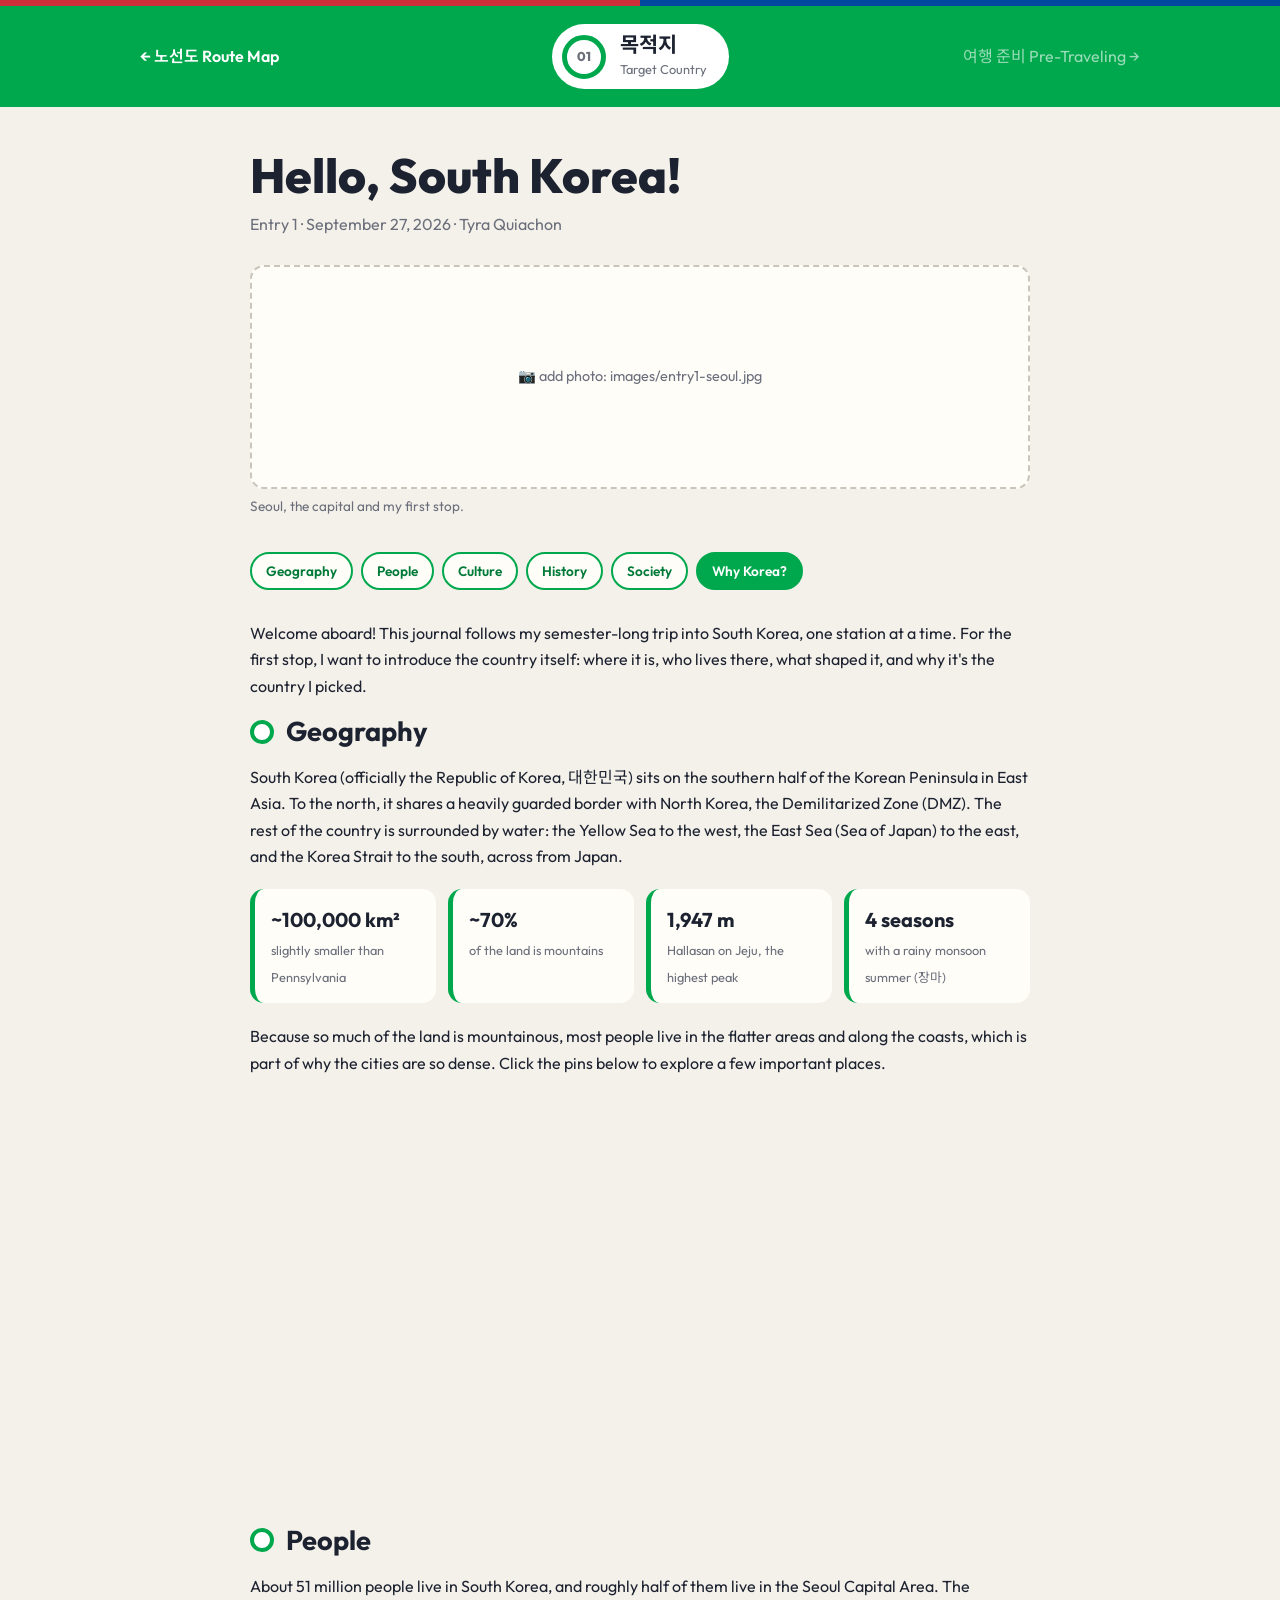
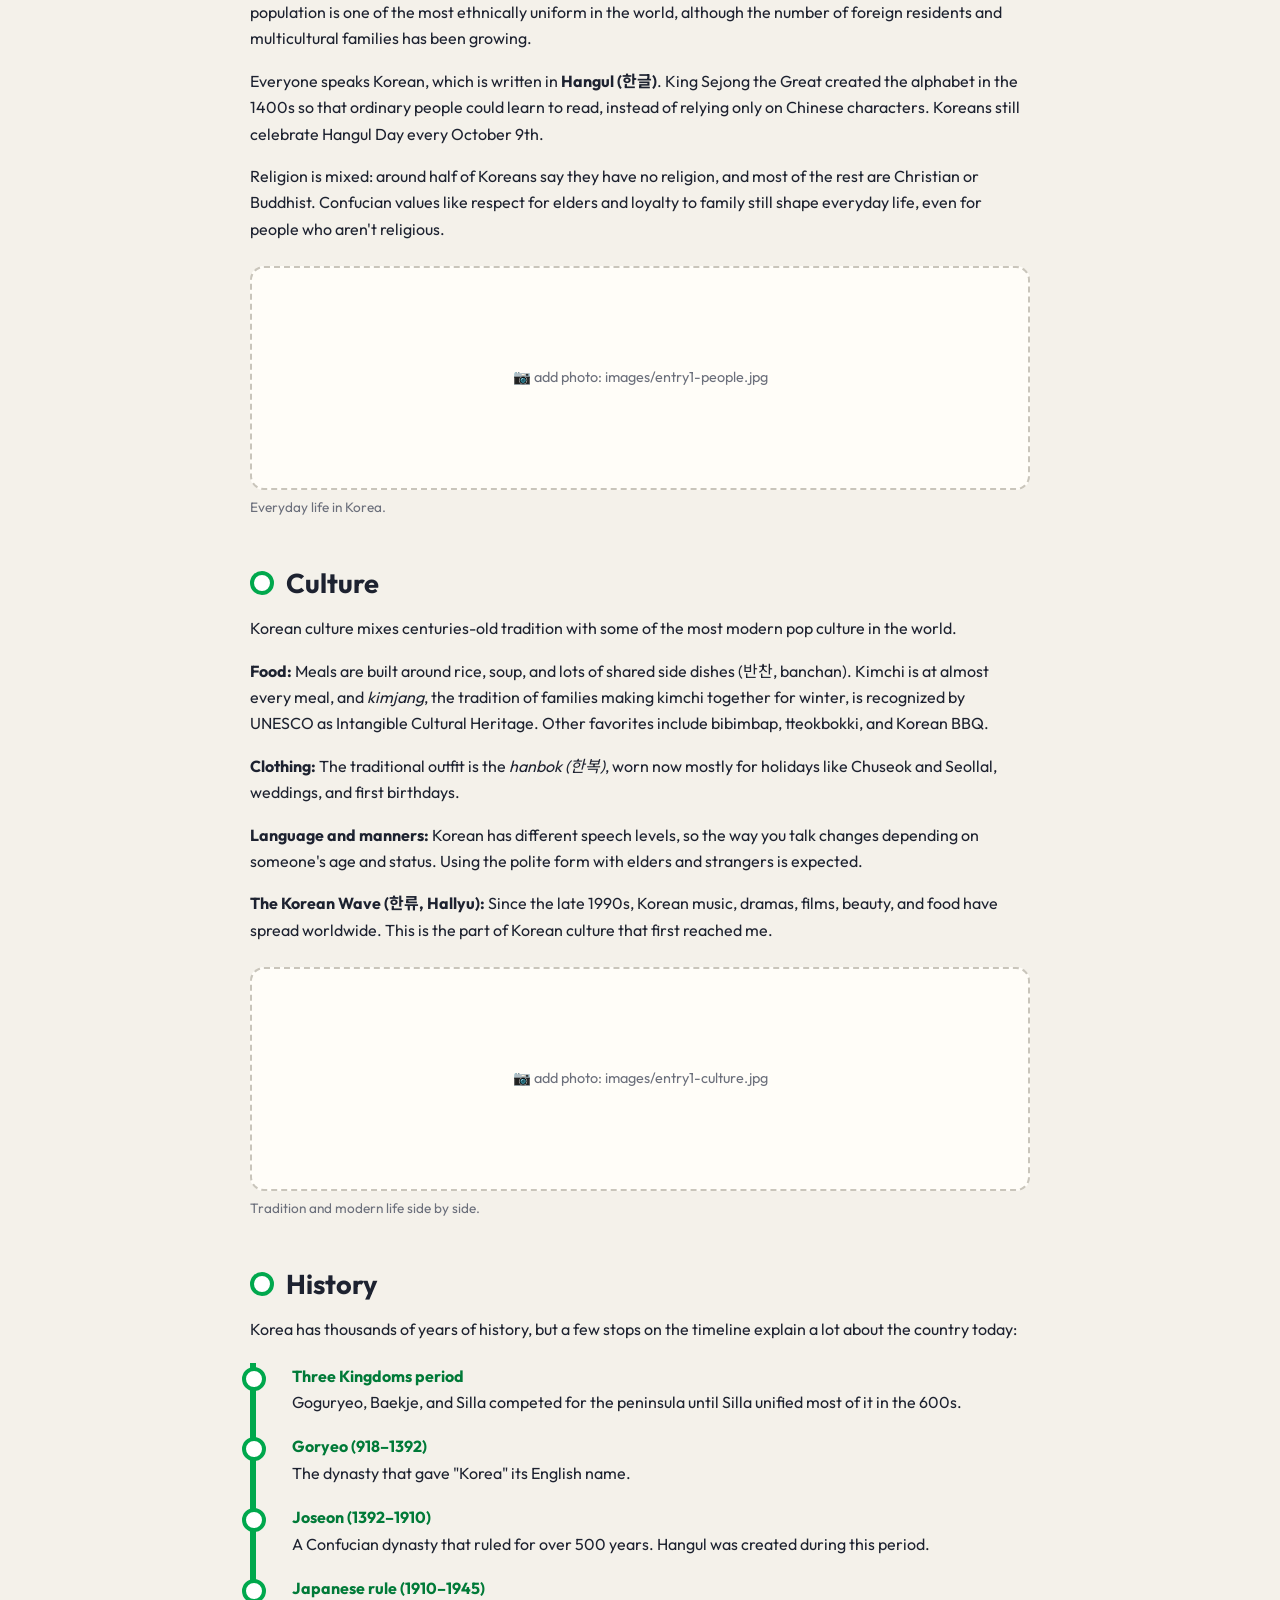
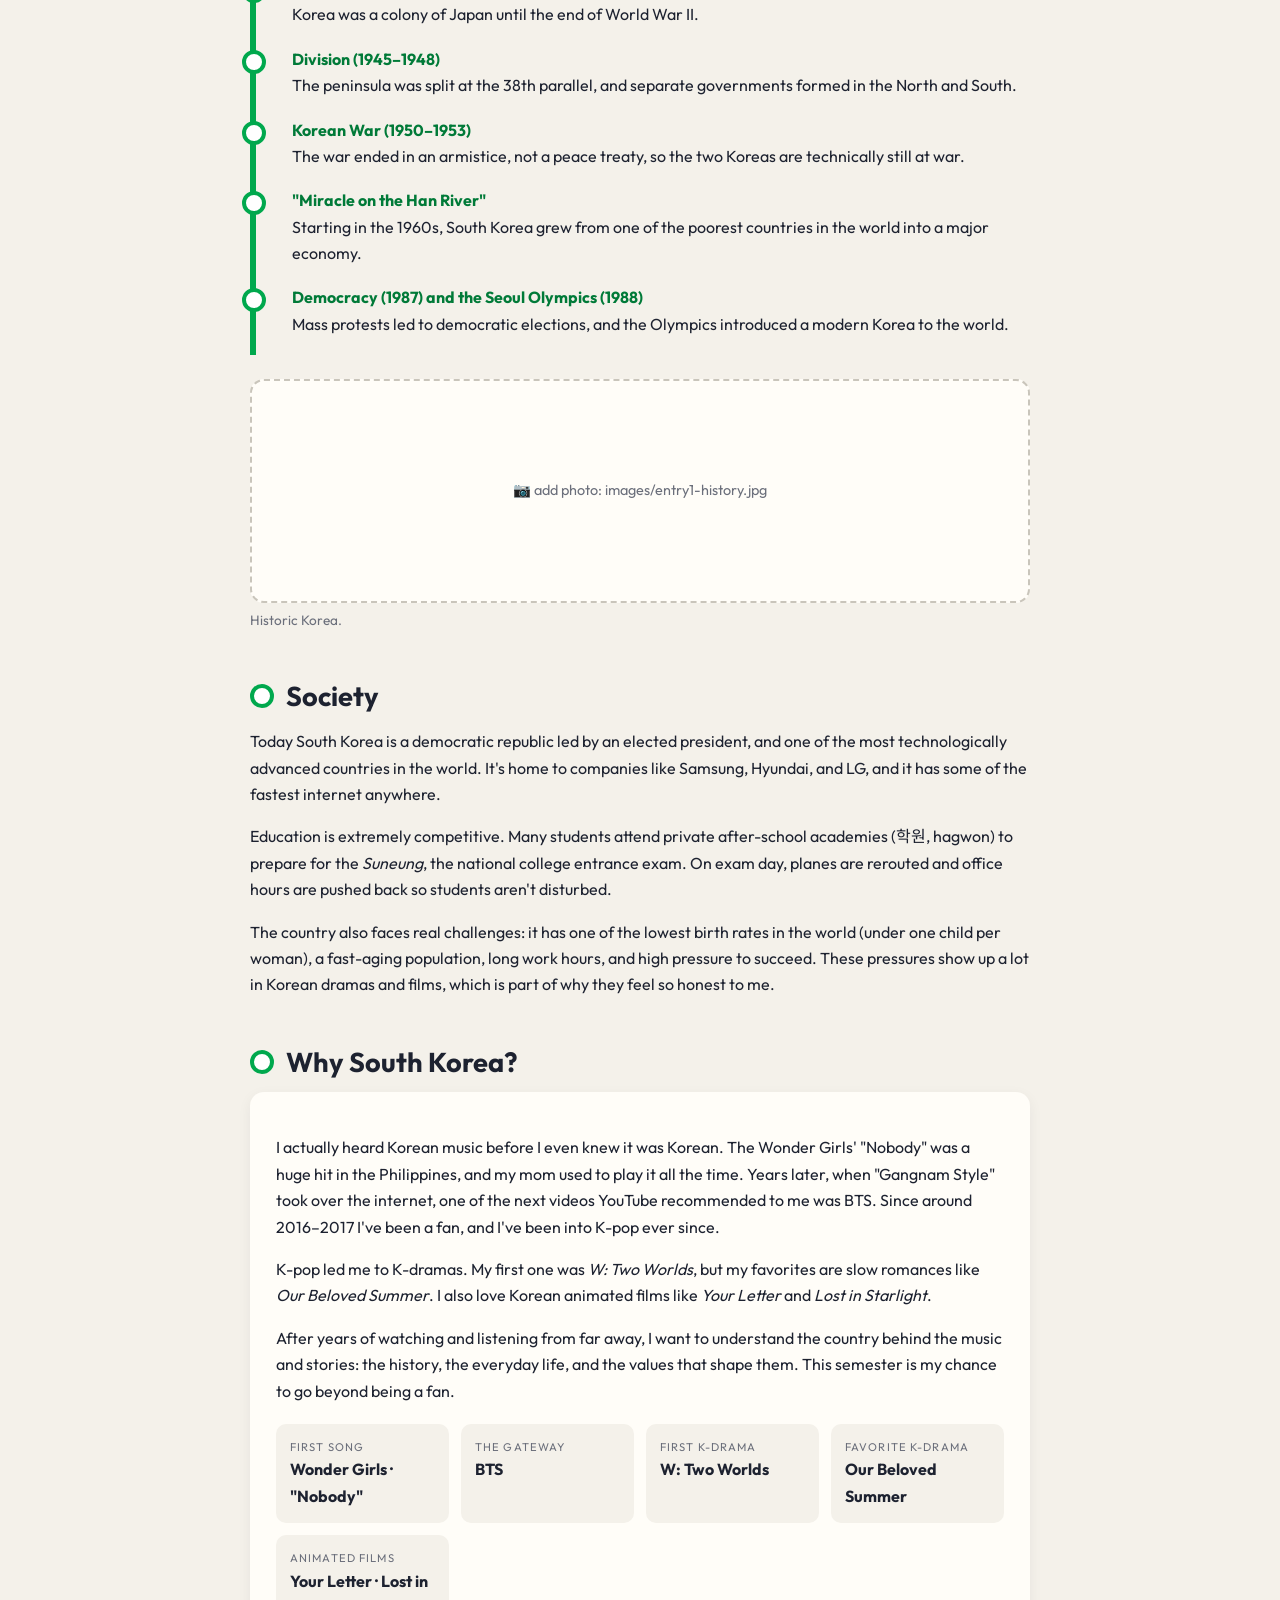
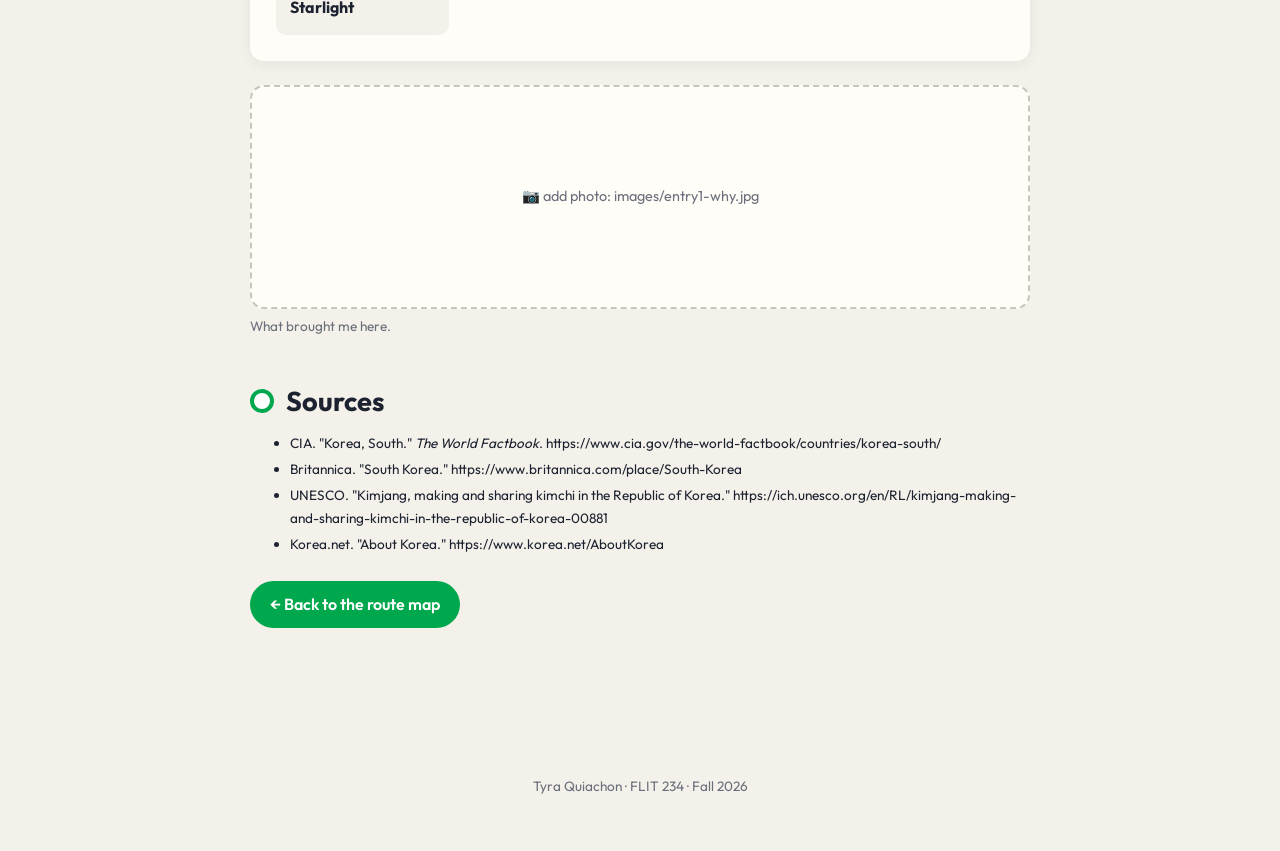
==== entry1.html @ eec162e2 "Initial commit" ====
<!doctype html>
<html lang="en">
<head>
  <meta charset="utf-8">
  <meta name="viewport" content="width=device-width, initial-scale=1">
  <title>Entry 1: Target Country · Next Stop: Seoul</title>
  <link rel="preconnect" href="https://fonts.googleapis.com">
  <link rel="preconnect" href="https://fonts.gstatic.com" crossorigin>
  <link href="https://fonts.googleapis.com/css2?family=Noto+Sans+KR:wght@400;700;900&family=Outfit:wght@300;400;600;800&display=swap" rel="stylesheet">
  <link rel="stylesheet" href="https://cdnjs.cloudflare.com/ajax/libs/leaflet/1.9.4/leaflet.min.css">
  <link rel="stylesheet" href="style.css">
</head>
<body>
  <div class="stripe"></div>

  <nav class="platform" aria-label="Station sign">
    <div class="platform-inner">
      <a class="prev" href="index.html">← 노선도 Route Map</a>
      <div class="platform-current">
        <span class="platform-num">01</span>
        <div>
          <strong>목적지</strong>
          <span>Target Country</span>
        </div>
      </div>
      <span class="next">여행 준비 Pre-Traveling →</span>
    </div>
  </nav>

  <main class="entry">
    <h1 class="entry-title hangul-flip" data-ko="안녕하세요, 대한민국!">Hello, South Korea!</h1>
    <p class="entry-meta">Entry 1 · September 27, 2026 · Tyra Quiachon</p>

    <figure class="photo">
      <img src="images/entry1-seoul.jpg" alt="Seoul skyline">
      <figcaption>Seoul, the capital and my first stop.</figcaption>
    </figure>

    <div class="chips">
      <a href="#geography">Geography</a>
      <a href="#people">People</a>
      <a href="#culture">Culture</a>
      <a href="#history">History</a>
      <a href="#society">Society</a>
      <a href="#why">Why Korea?</a>
    </div>

    <p>Welcome aboard! This journal follows my semester-long trip into South Korea, one station at a time. For the first stop, I want to introduce the country itself: where it is, who lives there, what shaped it, and why it's the country I picked.</p>

    <section id="geography">
      <h2 class="hangul-flip" data-ko="지리">Geography</h2>
      <p>South Korea (officially the Republic of Korea, 대한민국) sits on the southern half of the Korean Peninsula in East Asia. To the north, it shares a heavily guarded border with North Korea, the Demilitarized Zone (DMZ). The rest of the country is surrounded by water: the Yellow Sea to the west, the East Sea (Sea of Japan) to the east, and the Korea Strait to the south, across from Japan.</p>
      <div class="facts">
        <div class="fact"><strong>~100,000 km²</strong><span>slightly smaller than Pennsylvania</span></div>
        <div class="fact"><strong>~70%</strong><span>of the land is mountains</span></div>
        <div class="fact"><strong>1,947 m</strong><span>Hallasan on Jeju, the highest peak</span></div>
        <div class="fact"><strong>4 seasons</strong><span>with a rainy monsoon summer (장마)</span></div>
      </div>
      <p>Because so much of the land is mountainous, most people live in the flatter areas and along the coasts, which is part of why the cities are so dense. Click the pins below to explore a few important places.</p>
      <div id="map" role="region" aria-label="Map of South Korea"></div>
    </section>

    <section id="people">
      <h2 class="hangul-flip" data-ko="사람들">People</h2>
      <p>About 51 million people live in South Korea, and roughly half of them live in the Seoul Capital Area. The population is one of the most ethnically uniform in the world, although the number of foreign residents and multicultural families has been growing.</p>
      <p>Everyone speaks Korean, which is written in <strong>Hangul (한글)</strong>. King Sejong the Great created the alphabet in the 1400s so that ordinary people could learn to read, instead of relying only on Chinese characters. Koreans still celebrate Hangul Day every October 9th.</p>
      <p>Religion is mixed: around half of Koreans say they have no religion, and most of the rest are Christian or Buddhist. Confucian values like respect for elders and loyalty to family still shape everyday life, even for people who aren't religious.</p>
      <figure class="photo">
        <img src="images/entry1-people.jpg" alt="Street scene in Korea">
        <figcaption>Everyday life in Korea.</figcaption>
      </figure>
    </section>

    <section id="culture">
      <h2 class="hangul-flip" data-ko="문화">Culture</h2>
      <p>Korean culture mixes centuries-old tradition with some of the most modern pop culture in the world.</p>
      <p><strong>Food:</strong> Meals are built around rice, soup, and lots of shared side dishes (반찬, banchan). Kimchi is at almost every meal, and <em>kimjang</em>, the tradition of families making kimchi together for winter, is recognized by UNESCO as Intangible Cultural Heritage. Other favorites include bibimbap, tteokbokki, and Korean BBQ.</p>
      <p><strong>Clothing:</strong> The traditional outfit is the <em>hanbok (한복)</em>, worn now mostly for holidays like Chuseok and Seollal, weddings, and first birthdays.</p>
      <p><strong>Language and manners:</strong> Korean has different speech levels, so the way you talk changes depending on someone's age and status. Using the polite form with elders and strangers is expected.</p>
      <p><strong>The Korean Wave (한류, Hallyu):</strong> Since the late 1990s, Korean music, dramas, films, beauty, and food have spread worldwide. This is the part of Korean culture that first reached me.</p>
      <figure class="photo">
        <img src="images/entry1-culture.jpg" alt="Korean food or hanbok">
        <figcaption>Tradition and modern life side by side.</figcaption>
      </figure>
    </section>

    <section id="history">
      <h2 class="hangul-flip" data-ko="역사">History</h2>
      <p>Korea has thousands of years of history, but a few stops on the timeline explain a lot about the country today:</p>
      <ol class="timeline">
        <li><strong>Three Kingdoms period</strong>Goguryeo, Baekje, and Silla competed for the peninsula until Silla unified most of it in the 600s.</li>
        <li><strong>Goryeo (918–1392)</strong>The dynasty that gave "Korea" its English name.</li>
        <li><strong>Joseon (1392–1910)</strong>A Confucian dynasty that ruled for over 500 years. Hangul was created during this period.</li>
        <li><strong>Japanese rule (1910–1945)</strong>Korea was a colony of Japan until the end of World War II.</li>
        <li><strong>Division (1945–1948)</strong>The peninsula was split at the 38th parallel, and separate governments formed in the North and South.</li>
        <li><strong>Korean War (1950–1953)</strong>The war ended in an armistice, not a peace treaty, so the two Koreas are technically still at war.</li>
        <li><strong>"Miracle on the Han River"</strong>Starting in the 1960s, South Korea grew from one of the poorest countries in the world into a major economy.</li>
        <li><strong>Democracy (1987) and the Seoul Olympics (1988)</strong>Mass protests led to democratic elections, and the Olympics introduced a modern Korea to the world.</li>
      </ol>
      <figure class="photo">
        <img src="images/entry1-history.jpg" alt="Gyeongbokgung Palace">
        <figcaption>Historic Korea.</figcaption>
      </figure>
    </section>

    <section id="society">
      <h2 class="hangul-flip" data-ko="사회">Society</h2>
      <p>Today South Korea is a democratic republic led by an elected president, and one of the most technologically advanced countries in the world. It's home to companies like Samsung, Hyundai, and LG, and it has some of the fastest internet anywhere.</p>
      <p>Education is extremely competitive. Many students attend private after-school academies (학원, hagwon) to prepare for the <em>Suneung</em>, the national college entrance exam. On exam day, planes are rerouted and office hours are pushed back so students aren't disturbed.</p>
      <p>The country also faces real challenges: it has one of the lowest birth rates in the world (under one child per woman), a fast-aging population, long work hours, and high pressure to succeed. These pressures show up a lot in Korean dramas and films, which is part of why they feel so honest to me.</p>
    </section>

    <section id="why">
      <h2 class="hangul-flip" data-ko="왜 한국일까?">Why South Korea?</h2>
      <div class="why">
        <p>I actually heard Korean music before I even knew it was Korean. The Wonder Girls' "Nobody" was a huge hit in the Philippines, and my mom used to play it all the time. Years later, when "Gangnam Style" took over the internet, one of the next videos YouTube recommended to me was BTS. Since around 2016–2017 I've been a fan, and I've been into K-pop ever since.</p>
        <p>K-pop led me to K-dramas. My first one was <em>W: Two Worlds</em>, but my favorites are slow romances like <em>Our Beloved Summer</em>. I also love Korean animated films like <em>Your Letter</em> and <em>Lost in Starlight</em>.</p>
        <p>After years of watching and listening from far away, I want to understand the country behind the music and stories: the history, the everyday life, and the values that shape them. This semester is my chance to go beyond being a fan.</p>
        <div class="playlist">
          <div class="track-card"><span>First song</span><strong>Wonder Girls · "Nobody"</strong></div>
          <div class="track-card"><span>The gateway</span><strong>BTS</strong></div>
          <div class="track-card"><span>First K-drama</span><strong>W: Two Worlds</strong></div>
          <div class="track-card"><span>Favorite K-drama</span><strong>Our Beloved Summer</strong></div>
          <div class="track-card"><span>Animated films</span><strong>Your Letter · Lost in Starlight</strong></div>
        </div>
      </div>
      <figure class="photo">
        <img src="images/entry1-why.jpg" alt="Something from K-pop or K-dramas that I love">
        <figcaption>What brought me here.</figcaption>
      </figure>
    </section>

    <section id="sources">
      <h2>Sources</h2>
      <ul class="sources">
        <li>CIA. "Korea, South." <em>The World Factbook</em>. https://www.cia.gov/the-world-factbook/countries/korea-south/</li>
        <li>Britannica. "South Korea." https://www.britannica.com/place/South-Korea</li>
        <li>UNESCO. "Kimjang, making and sharing kimchi in the Republic of Korea." https://ich.unesco.org/en/RL/kimjang-making-and-sharing-kimchi-in-the-republic-of-korea-00881</li>
        <li>Korea.net. "About Korea." https://www.korea.net/AboutKorea</li>
      </ul>
      <a class="back-home" href="index.html">← Back to the route map</a>
    </section>
  </main>

  <footer class="site-footer">
    <p>Tyra Quiachon · FLIT 234 · Fall 2026</p>
  </footer>

  <script src="https://cdnjs.cloudflare.com/ajax/libs/leaflet/1.9.4/leaflet.min.js"></script>
  <script src="script.js"></script>
</body>
</html>
---- style.css ----
:root {
  --bg: #f4f1ea;
  --paper: #fffdf8;
  --ink: #1d2230;
  --muted: #6b6f7b;
  --line2: #00a84d;
  --line2-dark: #007a38;
  --line4: #00a5de;
  --line9: #bdb092;
  --red: #cd2e3a;
  --blue: #0047a0;
  --locked: #c9c5bb;
  --radius: 14px;
}

* { box-sizing: border-box; }

body {
  margin: 0;
  background: var(--bg);
  color: var(--ink);
  font-family: "Outfit", "Noto Sans KR", system-ui, sans-serif;
  line-height: 1.65;
}

/* taegeuk stripe along the top */
.stripe {
  height: 6px;
  background: linear-gradient(90deg, var(--red) 0 50%, var(--blue) 50% 100%);
}

a { color: var(--line2-dark); }

h1, h2, h3 { line-height: 1.2; }

/* hangul hover headings */
.hangul-flip {
  cursor: default;
  transition: opacity .2s ease;
  font-family: "Outfit", "Noto Sans KR", sans-serif;
}
.hangul-flip.is-ko { font-family: "Noto Sans KR", sans-serif; }
.hangul-flip.fading { opacity: 0; }

/* ---------- home ---------- */

.hero {
  max-width: 900px;
  margin: 0 auto;
  padding: 56px 20px 24px;
  text-align: center;
}
.eyebrow {
  text-transform: uppercase;
  letter-spacing: .18em;
  font-size: .8rem;
  color: var(--muted);
  margin: 0 0 8px;
}
.hero h1 {
  font-size: clamp(2.1rem, 6vw, 3.8rem);
  font-weight: 800;
  margin: 0 0 16px;
  min-height: 1.2em;
}
.lede {
  max-width: 600px;
  margin: 0 auto;
  color: var(--muted);
  font-size: 1.1rem;
}
.hint {
  font-size: .8rem;
  color: var(--muted);
  opacity: .8;
}

/* ticket */
.ticket-wrap {
  display: flex;
  justify-content: center;
  padding: 16px 20px 40px;
}
.ticket {
  display: flex;
  width: 100%;
  max-width: 760px;
  background: var(--paper);
  border-radius: var(--radius);
  box-shadow: 0 10px 30px rgba(29, 34, 48, .12);
  overflow: hidden;
  transform: rotate(-1.2deg);
  transition: transform .3s ease;
}
.ticket:hover { transform: rotate(0deg) scale(1.01); }

.ticket-main {
  flex: 1;
  padding: 22px 26px;
  border-top: 10px solid var(--line2);
}
.ticket-top {
  display: flex;
  justify-content: space-between;
  font-size: .75rem;
  letter-spacing: .15em;
  font-weight: 600;
  color: var(--line2-dark);
}
.ticket-route {
  display: flex;
  align-items: center;
  justify-content: space-between;
  gap: 12px;
  margin: 18px 0;
}
.ticket-route strong {
  display: block;
  font-size: clamp(1.4rem, 4vw, 2.2rem);
  font-weight: 800;
  letter-spacing: .02em;
}
.route-arrow {
  font-size: 2rem;
  color: var(--line2);
}
.ticket-details {
  display: grid;
  grid-template-columns: 2fr 1.4fr 1fr 1fr;
  gap: 12px;
  padding-top: 14px;
  border-top: 1px dashed var(--locked);
}
.ticket-details strong { display: block; font-size: 1rem; }
.label {
  display: block;
  font-size: .68rem;
  text-transform: uppercase;
  letter-spacing: .12em;
  color: var(--muted);
}
.sub {
  display: block;
  font-size: .8rem;
  color: var(--muted);
}

.ticket-stub {
  position: relative;
  width: 150px;
  padding: 22px 16px;
  background: var(--line2);
  color: #fff;
  text-align: center;
  display: flex;
  flex-direction: column;
  align-items: center;
  justify-content: center;
  gap: 8px;
  border-left: 3px dashed var(--paper);
}
/* + half-circle notches where the stub tears off */
.ticket-stub::before,
.ticket-stub::after {
  content: "";
  position: absolute;
  left: -14px;
  width: 24px;
  height: 24px;
  border-radius: 50%;
  background: var(--bg);
}
.ticket-stub::before { top: -12px; }
.ticket-stub::after { bottom: -12px; }
.ticket-stub .label,
.ticket-stub .sub { color: rgba(255, 255, 255, .85); }
.stub-code { font-size: 2.2rem; font-weight: 800; letter-spacing: .08em; }
.barcode {
  width: 100%;
  height: 40px;
  background: repeating-linear-gradient(90deg, #fff 0 2px, transparent 2px 4px, #fff 4px 5px, transparent 5px 8px);
}

/* route map */
.line-section {
  max-width: 1000px;
  margin: 0 auto;
  padding: 20px 20px 60px;
}
.line-section h2 {
  text-align: center;
  font-size: 1.8rem;
  margin: 0 0 14px;
}
.board {
  display: flex;
  align-items: center;
  justify-content: center;
  gap: 10px;
  max-width: 520px;
  margin: 0 auto 36px;
  padding: 10px 16px;
  background: #111;
  color: #ffb400;
  font-family: "Noto Sans KR", monospace;
  font-weight: 700;
  border-radius: 8px;
  letter-spacing: .05em;
  min-height: 44px;
  text-align: center;
}
.blink {
  width: 8px;
  height: 8px;
  border-radius: 50%;
  background: #ffb400;
  animation: blink 1s steps(2) infinite;
  flex-shrink: 0;
}
@keyframes blink { 50% { opacity: 0; } }

.metro {
  position: relative;
  padding: 40px 0 10px;
}
.track {
  position: absolute;
  top: 62px;
  left: 12.5%;
  right: 12.5%;
  height: 12px;
  border-radius: 6px;
  background: var(--line2);
}
/* + covers the part of the line that isn't open yet */
.track-locked {
  position: absolute;
  top: 0;
  right: 0;
  width: var(--locked-pct, 100%);
  height: 100%;
  border-radius: 0 6px 6px 0;
  background: repeating-linear-gradient(90deg, var(--locked) 0 14px, transparent 14px 22px);
  background-color: var(--bg);
}
.train {
  position: absolute;
  top: 38px;
  left: 12.5%;
  display: flex;
  gap: 3px;
  transform: translateX(-50%);
  transition: left 2.2s cubic-bezier(.45, .05, .25, 1);
  z-index: 2;
  pointer-events: none;
}
.train span {
  width: 22px;
  height: 14px;
  background: var(--ink);
  border-radius: 4px;
  border-bottom: 3px solid var(--line2);
}
.train span:first-child { border-radius: 8px 4px 4px 8px; }

.stations {
  list-style: none;
  margin: 0;
  padding: 0;
  display: grid;
  grid-template-columns: repeat(4, 1fr);
}
.station {
  display: flex;
  flex-direction: column;
  align-items: center;
  text-align: center;
  text-decoration: none;
  color: inherit;
  padding: 0 8px;
  cursor: pointer;
  background: none;
  border: 0;
  font: inherit;
  width: 100%;
}
.dot {
  width: 40px;
  height: 40px;
  border-radius: 50%;
  background: #fff;
  border: 6px solid var(--line2);
  display: grid;
  place-items: center;
  font-size: .72rem;
  font-weight: 800;
  color: var(--line2-dark);
  position: relative;
  z-index: 1;
  transition: transform .2s ease, box-shadow .2s ease;
}
.station:hover .dot,
.station:focus-visible .dot {
  transform: scale(1.18);
  box-shadow: 0 0 0 8px rgba(0, 168, 77, .18);
}
.station-card {
  margin-top: 18px;
  width: 100%;
  background: var(--paper);
  border-radius: var(--radius);
  overflow: hidden;
  box-shadow: 0 4px 14px rgba(29, 34, 48, .08);
  transition: transform .2s ease, box-shadow .2s ease;
}
.station:hover .station-card {
  transform: translateY(-4px);
  box-shadow: 0 12px 24px rgba(29, 34, 48, .14);
}
.station-thumb {
  height: 110px;
  background: linear-gradient(135deg, var(--line2), var(--line4));
  background-size: cover;
  background-position: center;
  display: grid;
  place-items: center;
  font-size: 2.2rem;
}
.station-body { padding: 12px 12px 16px; }
.station-ko {
  display: block;
  font-family: "Noto Sans KR", sans-serif;
  font-weight: 700;
  font-size: 1.05rem;
}
.station-en {
  display: block;
  font-size: .85rem;
  color: var(--muted);
}
.status {
  display: inline-block;
  margin-top: 8px;
  padding: 2px 10px;
  border-radius: 999px;
  font-size: .7rem;
  font-weight: 600;
  letter-spacing: .08em;
  text-transform: uppercase;
  background: var(--line2);
  color: #fff;
}

.station.locked { cursor: not-allowed; }
.station.locked .dot {
  border-color: var(--locked);
  color: var(--muted);
}
.station.locked .station-thumb {
  background: repeating-linear-gradient(45deg, #e4e0d6 0 12px, #ece8df 12px 24px);
  filter: grayscale(1);
}
.station.locked .station-body { opacity: .6; }
.station.locked .status { background: var(--locked); color: var(--ink); }
.station.shake { animation: shake .35s ease; }
@keyframes shake {
  25% { transform: translateX(-5px); }
  75% { transform: translateX(5px); }
}

.site-footer {
  text-align: center;
  padding: 26px 20px 40px;
  color: var(--muted);
  font-size: .85rem;
}

/* ---------- entry pages ---------- */

.platform {
  background: var(--line2);
  color: #fff;
  padding: 18px 20px;
}
.platform-inner {
  max-width: 1000px;
  margin: 0 auto;
  display: grid;
  grid-template-columns: 1fr auto 1fr;
  align-items: center;
  gap: 12px;
}
.platform a { color: #fff; text-decoration: none; font-weight: 600; }
.platform .prev { justify-self: start; }
.platform .next { justify-self: end; opacity: .6; }
.platform-current {
  display: flex;
  align-items: center;
  gap: 14px;
  background: #fff;
  color: var(--ink);
  padding: 8px 22px 8px 10px;
  border-radius: 999px;
}
.platform-num {
  width: 44px;
  height: 44px;
  border-radius: 50%;
  border: 5px solid var(--line2);
  display: grid;
  place-items: center;
  font-weight: 800;
  font-size: .8rem;
  color: var(--line2-dark);
}
.platform-current strong {
  display: block;
  font-family: "Noto Sans KR", sans-serif;
  font-size: 1.3rem;
  line-height: 1.1;
}
.platform-current span { font-size: .8rem; color: var(--muted); }

.entry {
  max-width: 820px;
  margin: 0 auto;
  padding: 40px 20px 60px;
}
.entry-title {
  font-size: clamp(2rem, 5vw, 3rem);
  font-weight: 800;
  margin: 0 0 6px;
}
.entry-meta { color: var(--muted); margin: 0 0 28px; }

.chips {
  position: sticky;
  top: 0;
  z-index: 5;
  display: flex;
  gap: 8px;
  overflow-x: auto;
  padding: 10px 0;
  margin-bottom: 20px;
  background: var(--bg);
}
.chips a {
  flex-shrink: 0;
  padding: 6px 14px;
  border-radius: 999px;
  background: var(--paper);
  border: 2px solid var(--line2);
  text-decoration: none;
  font-size: .85rem;
  font-weight: 600;
  color: var(--line2-dark);
  transition: background .2s, color .2s;
}
.chips a:hover,
.chips a.active { background: var(--line2); color: #fff; }

.entry section {
  scroll-margin-top: 70px;
  margin-bottom: 48px;
}
.entry h2 {
  display: flex;
  align-items: center;
  gap: 12px;
  font-size: 1.7rem;
  margin: 0 0 14px;
}
/* + small station dot before each section heading */
.entry h2::before {
  content: "";
  width: 16px;
  height: 16px;
  flex-shrink: 0;
  border-radius: 50%;
  border: 4px solid var(--line2);
  background: #fff;
}

.facts {
  display: grid;
  grid-template-columns: repeat(auto-fit, minmax(150px, 1fr));
  gap: 12px;
  margin: 20px 0;
}
.fact {
  background: var(--paper);
  border-radius: var(--radius);
  padding: 14px 16px;
  border-left: 5px solid var(--line2);
}
.fact strong { display: block; font-size: 1.25rem; }
.fact span { font-size: .8rem; color: var(--muted); }

.photo {
  margin: 24px 0;
}
.photo img {
  display: block;
  width: 100%;
  max-height: 440px;
  object-fit: cover;
  border-radius: var(--radius);
}
.photo figcaption {
  font-size: .85rem;
  color: var(--muted);
  margin-top: 6px;
}
/* + shown until the real photo is added to /images */
.photo.empty img { display: none; }
.photo.empty::before {
  content: "📷 add photo: " attr(data-file);
  display: grid;
  place-items: center;
  height: 220px;
  border-radius: var(--radius);
  border: 2px dashed var(--locked);
  color: var(--muted);
  font-size: .9rem;
  background: var(--paper);
}

#map {
  height: 380px;
  border-radius: var(--radius);
  margin: 20px 0;
  z-index: 0;
}

.timeline {
  list-style: none;
  padding: 0 0 0 26px;
  margin: 20px 0;
  border-left: 6px solid var(--line2);
}
.timeline li {
  position: relative;
  padding: 0 0 18px 10px;
}
.timeline li::before {
  content: "";
  position: absolute;
  left: -40px;
  top: 4px;
  width: 16px;
  height: 16px;
  border-radius: 50%;
  border: 4px solid var(--line2);
  background: #fff;
}
.timeline strong { display: block; color: var(--line2-dark); }

.why {
  background: var(--paper);
  border-radius: var(--radius);
  padding: 26px;
  box-shadow: 0 4px 14px rgba(29, 34, 48, .06);
}
.playlist {
  display: grid;
  grid-template-columns: repeat(auto-fit, minmax(170px, 1fr));
  gap: 12px;
  margin: 20px 0 0;
}
.track-card {
  padding: 14px;
  border-radius: 10px;
  background: var(--bg);
}
.track-card span {
  display: block;
  font-size: .7rem;
  text-transform: uppercase;
  letter-spacing: .1em;
  color: var(--muted);
}
.track-card strong { display: block; }

.sources { font-size: .85rem; }
.sources li { margin-bottom: 4px; word-break: break-word; }

.back-home {
  display: inline-block;
  margin-top: 12px;
  padding: 10px 20px;
  border-radius: 999px;
  background: var(--line2);
  color: #fff;
  font-weight: 600;
  text-decoration: none;
}

/* ---------- mobile ---------- */

@media (max-width: 720px) {
  .ticket { flex-direction: column; transform: none; }
  .ticket-stub {
    width: 100%;
    flex-direction: row;
    justify-content: space-between;
    border-left: 0;
    border-top: 3px dashed var(--paper);
  }
  .ticket-stub::before,
  .ticket-stub::after { display: none; }
  .barcode { width: 80px; }
  .ticket-details { grid-template-columns: 1fr 1fr; }

  /* + route map turns vertical on phones */
  .track {
    top: 40px;
    bottom: 40px;
    left: 26px;
    right: auto;
    width: 12px;
    height: auto;
  }
  .track-locked {
    top: auto;
    bottom: 0;
    width: 100%;
    height: var(--locked-pct, 100%);
    border-radius: 0 0 6px 6px;
    background: repeating-linear-gradient(180deg, var(--locked) 0 14px, transparent 14px 22px);
    background-color: var(--bg);
  }
  .train { display: none; }
  .stations { grid-template-columns: 1fr; gap: 18px; }
  .station {
    flex-direction: row;
    align-items: flex-start;
    text-align: left;
    gap: 14px;
    padding: 0 0 0 4px;
  }
  .station-card { margin-top: 0; }
  .dot { flex-shrink: 0; margin-top: 30px; }

  .platform-inner { grid-template-columns: 1fr; justify-items: center; }
  .platform .prev,
  .platform .next { justify-self: center; font-size: .85rem; }
}
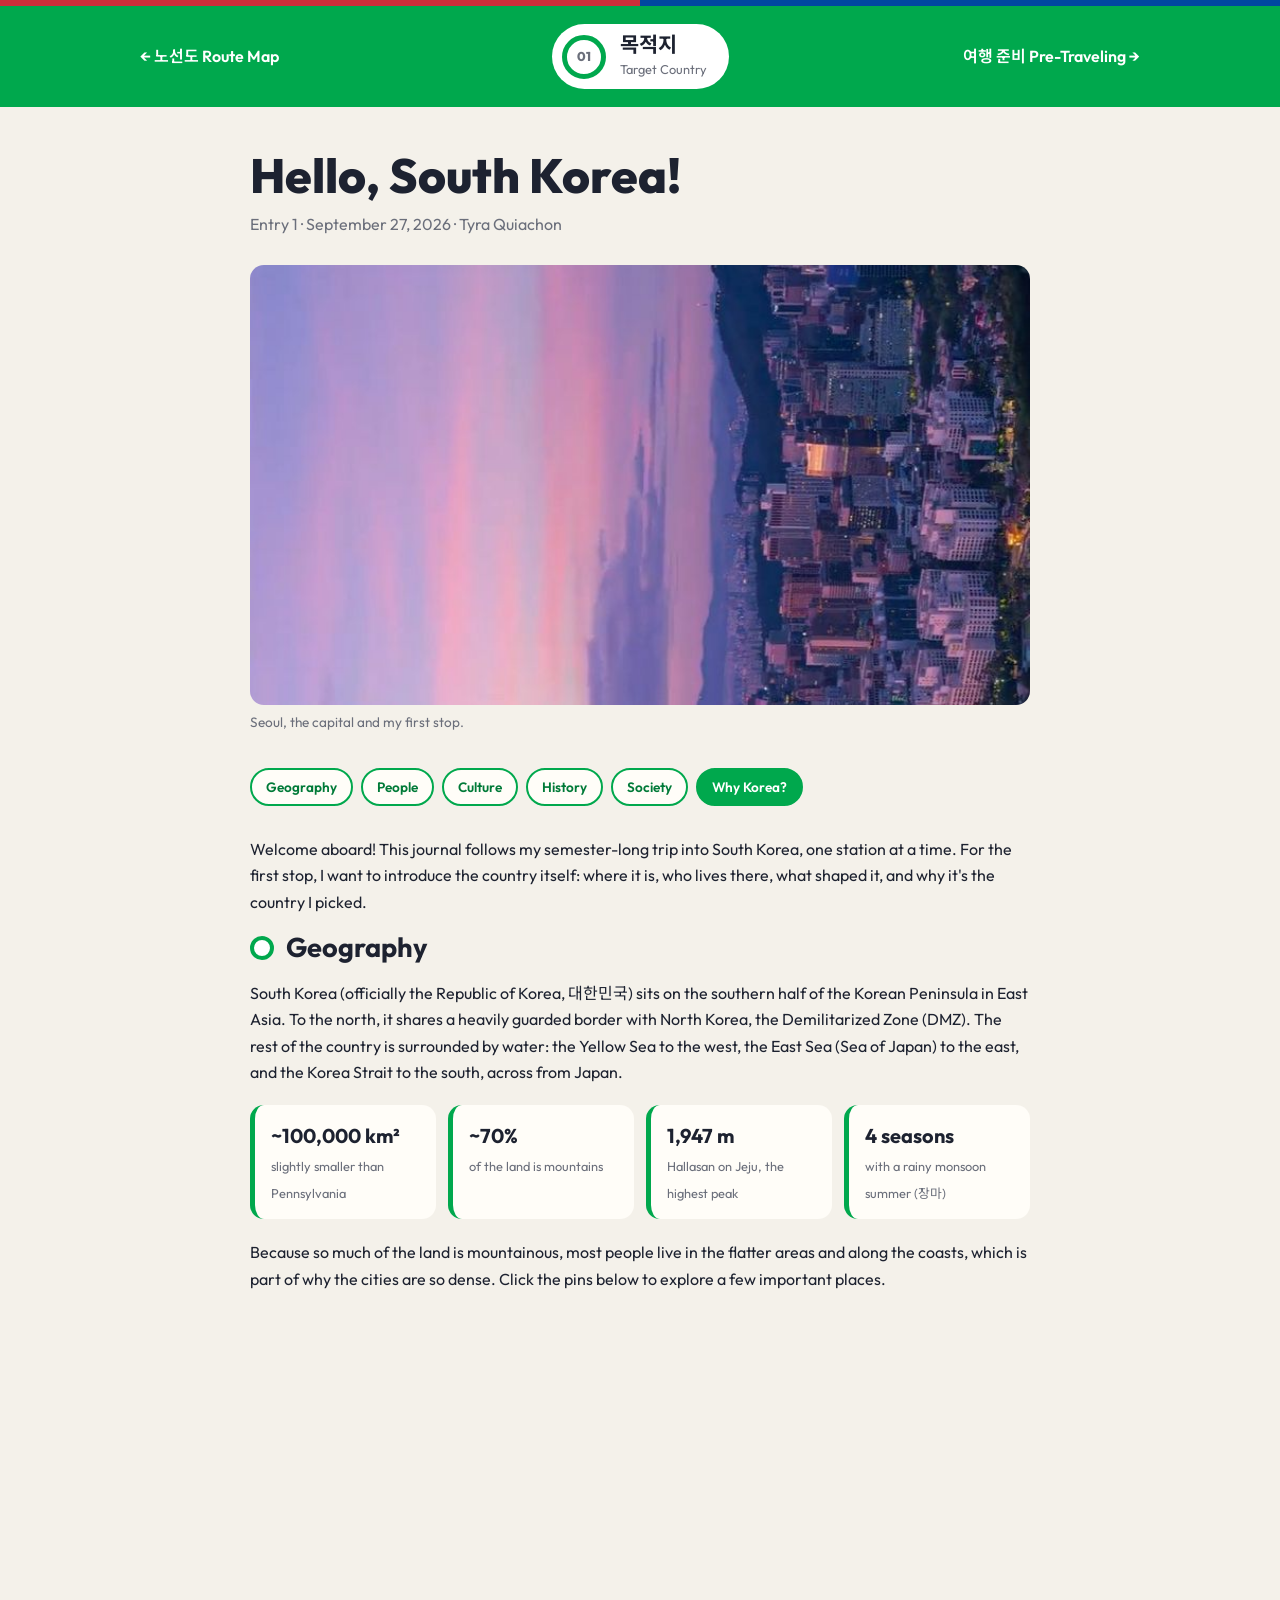
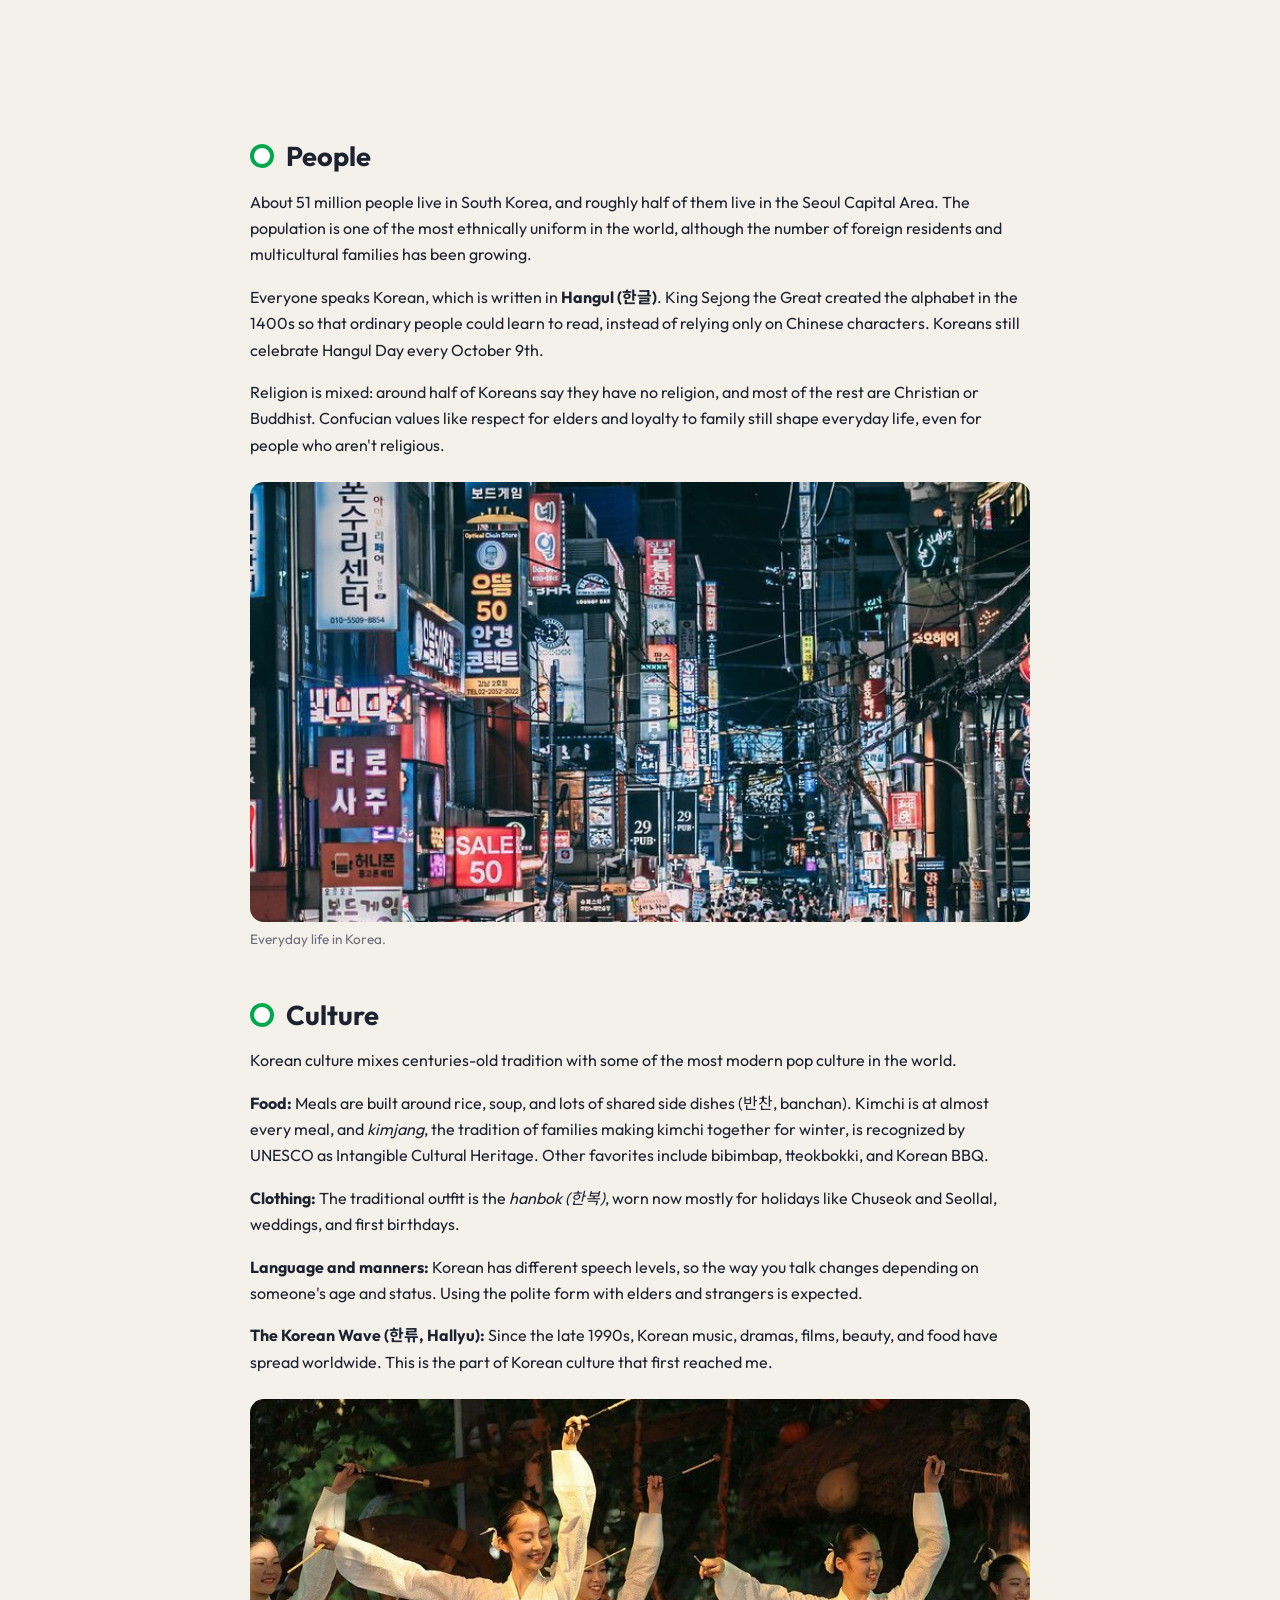
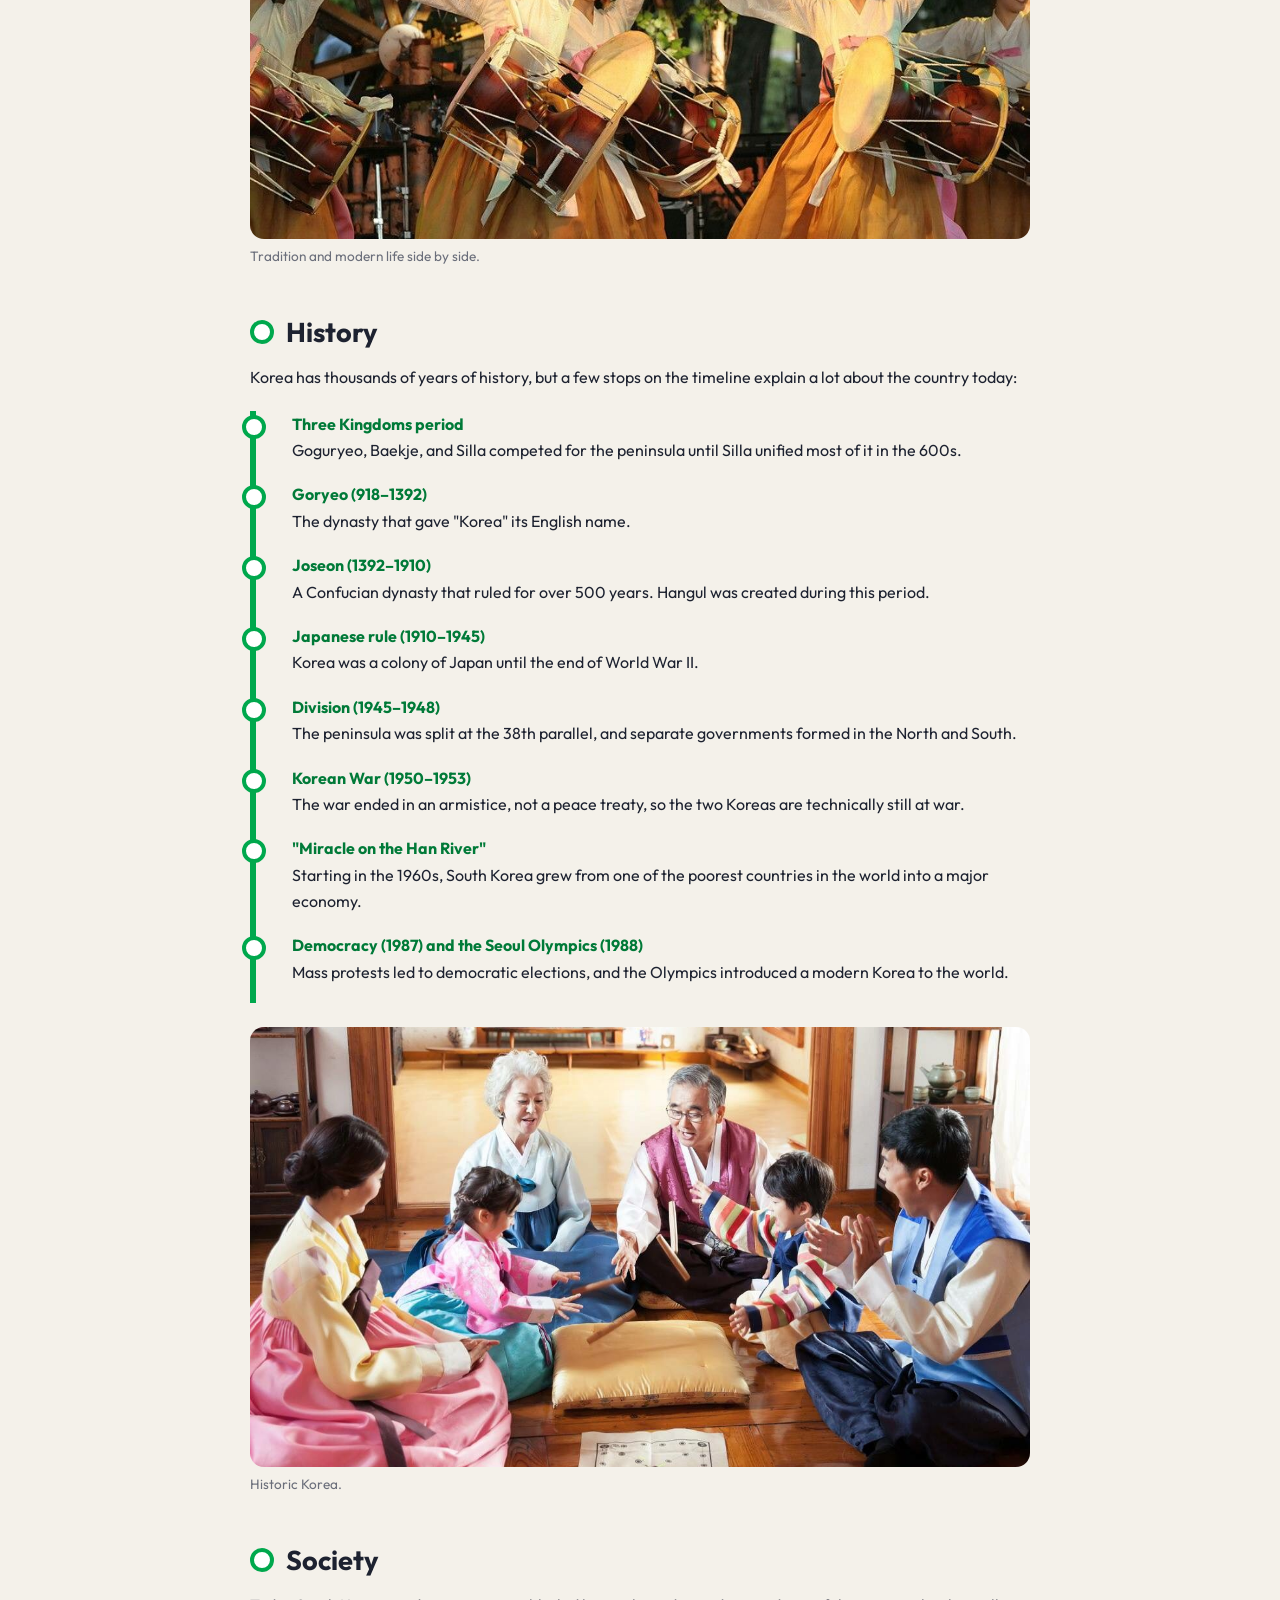
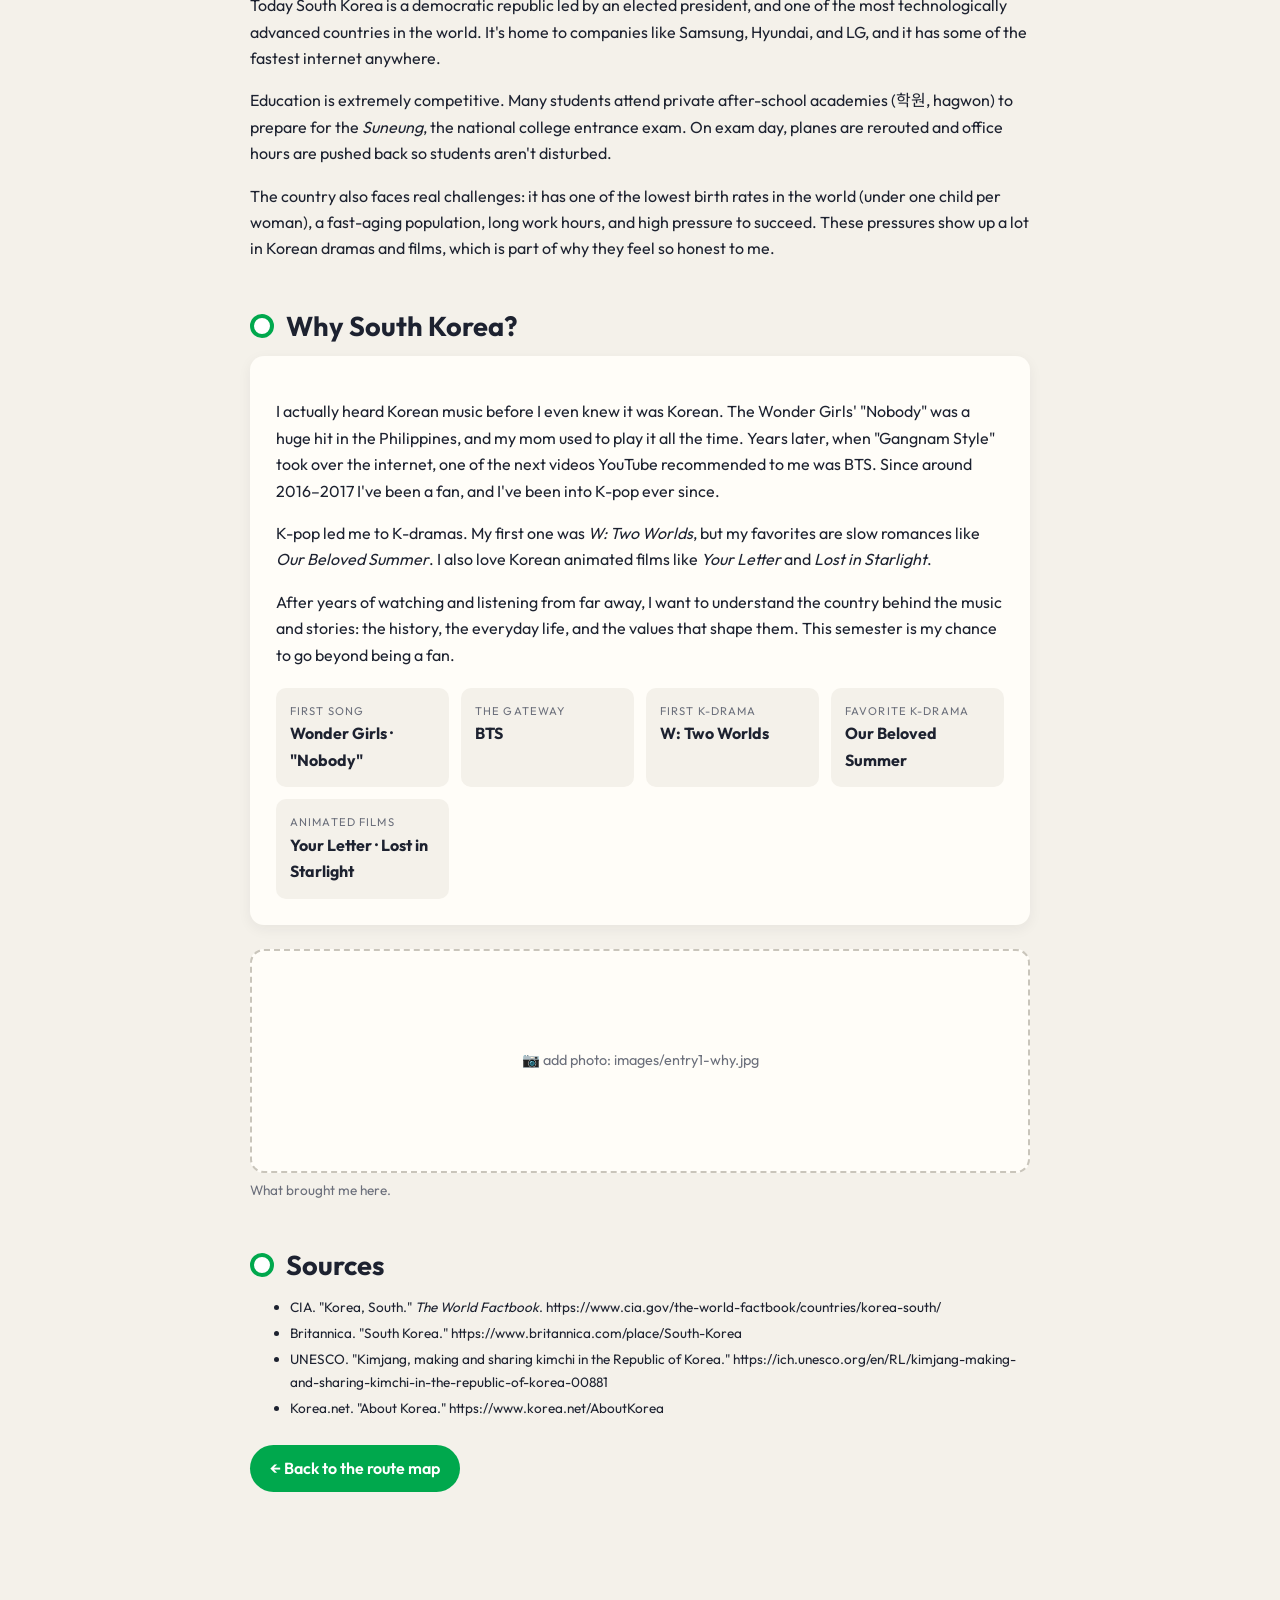
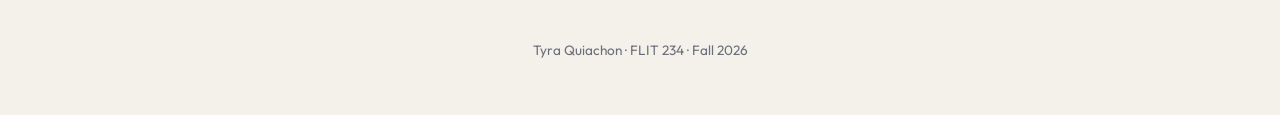
==== commit 3efffae0: "new entries update" ====
--- a/entry1.html
+++ b/entry1.html
@@ -23,8 +23,7 @@
           <span>Target Country</span>
         </div>
       </div>
-      <span class="next">여행 준비 Pre-Traveling →</span>
-    </div>
+    <a class="next" data-next="2" href="entry2.html">여행 준비 Pre-Traveling →</a>    </div>
   </nav>
 
   <main class="entry">
--- a/style.css
+++ b/style.css
@@ -392,7 +392,7 @@
 }
 .platform a { color: #fff; text-decoration: none; font-weight: 600; }
 .platform .prev { justify-self: start; }
-.platform .next { justify-self: end; opacity: .6; }
+.platform .next { justify-self: end; }
 .platform-current {
   display: flex;
   align-items: center;
@@ -645,3 +645,289 @@
   .platform .prev,
   .platform .next { justify-self: center; font-size: .85rem; }
 }
+
+/* ---------- entries 2–4 ---------- */
+
+.platform .next.locked-link { opacity: .6; pointer-events: none; }
+
+.note {
+  background: var(--paper);
+  border-left: 5px solid var(--red);
+  border-radius: 10px;
+  padding: 12px 16px;
+  font-size: .9rem;
+  color: var(--muted);
+}
+
+.cards {
+  display: grid;
+  grid-template-columns: repeat(auto-fit, minmax(220px, 1fr));
+  gap: 14px;
+  margin: 20px 0;
+}
+.card {
+  background: var(--paper);
+  border-radius: var(--radius);
+  padding: 18px;
+  box-shadow: 0 4px 14px rgba(29, 34, 48, .06);
+}
+.card h3 { margin: 0 0 8px; font-size: 1.05rem; }
+.card p, .card ul { margin: 0; font-size: .92rem; }
+.card ul { padding-left: 18px; }
+.card .emoji { font-size: 1.6rem; display: block; margin-bottom: 6px; }
+
+/* checklist */
+.checklist {
+  background: var(--paper);
+  border-radius: var(--radius);
+  padding: 18px 20px;
+}
+.progress {
+  height: 10px;
+  border-radius: 999px;
+  background: var(--bg);
+  overflow: hidden;
+  margin: 8px 0 14px;
+}
+.progress-bar {
+  height: 100%;
+  width: 0;
+  background: var(--line2);
+  transition: width .3s ease;
+}
+.checklist ul {
+  list-style: none;
+  padding: 0;
+  margin: 0;
+  display: grid;
+  grid-template-columns: repeat(auto-fit, minmax(230px, 1fr));
+  gap: 6px 18px;
+}
+.checklist label { display: flex; gap: 10px; align-items: center; cursor: pointer; }
+.checklist input { accent-color: var(--line2); width: 18px; height: 18px; }
+.checklist input:checked + span { text-decoration: line-through; color: var(--muted); }
+
+/* phrases */
+.phrases { display: grid; gap: 8px; margin: 16px 0; }
+.phrase {
+  display: grid;
+  grid-template-columns: auto 1fr auto;
+  gap: 14px;
+  align-items: center;
+  background: var(--paper);
+  border-radius: 10px;
+  padding: 10px 14px;
+}
+.phrase strong { font-family: "Noto Sans KR", sans-serif; font-size: 1.1rem; }
+.phrase span { font-size: .85rem; color: var(--muted); }
+.speak {
+  border: 0;
+  background: var(--line2);
+  color: #fff;
+  border-radius: 999px;
+  width: 36px;
+  height: 36px;
+  cursor: pointer;
+  font-size: 1rem;
+}
+.speak:hover { background: var(--line2-dark); }
+
+/* itinerary */
+.day-tabs {
+  display: flex;
+  gap: 8px;
+  overflow-x: auto;
+  padding-bottom: 6px;
+}
+.day-tabs button {
+  flex-shrink: 0;
+  border: 2px solid var(--line2);
+  background: var(--paper);
+  color: var(--line2-dark);
+  border-radius: 999px;
+  padding: 6px 14px;
+  font: inherit;
+  font-weight: 600;
+  font-size: .85rem;
+  cursor: pointer;
+}
+.day-tabs button.active { background: var(--line2); color: #fff; }
+.day-stops {
+  list-style: none;
+  padding: 0;
+  margin: 14px 0 0;
+}
+.day-stops li {
+  display: flex;
+  gap: 12px;
+  padding: 10px 0;
+  border-bottom: 1px dashed var(--locked);
+}
+.day-stops li:last-child { border-bottom: 0; }
+.day-stops .n {
+  flex-shrink: 0;
+  width: 28px;
+  height: 28px;
+  border-radius: 50%;
+  border: 4px solid var(--line2);
+  display: grid;
+  place-items: center;
+  font-size: .7rem;
+  font-weight: 800;
+  background: #fff;
+}
+.day-stops strong { display: block; }
+.day-stops span { font-size: .88rem; color: var(--muted); }
+.day-title { margin: 14px 0 0; font-weight: 600; }
+
+/* flip cards */
+.flips {
+  display: grid;
+  grid-template-columns: repeat(auto-fit, minmax(230px, 1fr));
+  gap: 14px;
+  margin: 20px 0;
+}
+.flip {
+  perspective: 900px;
+  min-height: 190px;
+  cursor: pointer;
+  border: 0;
+  padding: 0;
+  background: none;
+  font: inherit;
+  text-align: left;
+}
+.flip-inner {
+  position: relative;
+  width: 100%;
+  height: 100%;
+  min-height: 190px;
+  transition: transform .5s ease;
+  transform-style: preserve-3d;
+}
+.flip.flipped .flip-inner { transform: rotateY(180deg); }
+.flip-face {
+  position: absolute;
+  inset: 0;
+  padding: 18px;
+  border-radius: var(--radius);
+  backface-visibility: hidden;
+  display: flex;
+  flex-direction: column;
+  gap: 6px;
+}
+.flip-front { background: var(--paper); border: 2px solid var(--line2); color: var(--ink); }
+.flip-back { background: var(--line2); color: #fff; transform: rotateY(180deg); }
+.flip-face .label { color: inherit; opacity: .75; }
+.flip-face p { margin: 0; font-size: .95rem; }
+.flip-face .tap { margin-top: auto; font-size: .75rem; opacity: .6; }
+
+/* culture comparison */
+.compare {
+  background: var(--paper);
+  border-radius: var(--radius);
+  overflow: hidden;
+  margin: 18px 0;
+  box-shadow: 0 4px 14px rgba(29, 34, 48, .06);
+}
+.compare-head {
+  padding: 14px 18px;
+  font-weight: 800;
+  font-size: 1.1rem;
+  border-bottom: 1px solid var(--bg);
+}
+.compare-cols { display: grid; grid-template-columns: 1fr 1fr; }
+.compare-col { padding: 14px 18px; font-size: .93rem; }
+.compare-col + .compare-col { border-left: 1px solid var(--bg); }
+.compare-col .label { margin-bottom: 4px; font-weight: 600; }
+.compare-col.la .label { color: var(--blue); }
+.compare-col.kr .label { color: var(--red); }
+.compare-col p { margin: 0; }
+.compare details {
+  border-top: 1px solid var(--bg);
+  padding: 12px 18px;
+  background: rgba(0, 168, 77, .06);
+}
+.compare summary {
+  cursor: pointer;
+  font-weight: 600;
+  color: var(--line2-dark);
+}
+.compare details p { margin: 8px 0 0; font-size: .93rem; }
+.shared {
+  display: inline-block;
+  margin: 0 18px 14px;
+  padding: 2px 10px;
+  border-radius: 999px;
+  background: var(--bg);
+  font-size: .78rem;
+  color: var(--muted);
+}
+
+/* case timeline */
+.verdict {
+  display: inline-block;
+  margin-left: 6px;
+  padding: 1px 8px;
+  border-radius: 999px;
+  font-size: .7rem;
+  font-weight: 700;
+  letter-spacing: .06em;
+  text-transform: uppercase;
+  vertical-align: middle;
+}
+.verdict.guilty { background: var(--red); color: #fff; }
+.verdict.free { background: var(--line2); color: #fff; }
+.verdict.neutral { background: var(--locked); color: var(--ink); }
+
+/* legal table */
+.table-wrap { overflow-x: auto; margin: 20px 0; }
+.legal {
+  width: 100%;
+  min-width: 640px;
+  border-collapse: collapse;
+  background: var(--paper);
+  border-radius: var(--radius);
+  overflow: hidden;
+  font-size: .9rem;
+}
+.legal th, .legal td {
+  padding: 12px 14px;
+  text-align: left;
+  vertical-align: top;
+  border-bottom: 1px solid var(--bg);
+}
+.legal thead th { color: #fff; font-size: .95rem; }
+.legal thead th:nth-child(1) { background: var(--ink); }
+.legal thead th:nth-child(2) { background: var(--blue); }
+.legal thead th:nth-child(3) { background: var(--line2); }
+.legal thead th:nth-child(4) { background: var(--red); }
+.legal tbody th { width: 18%; font-weight: 600; }
+.legal tbody tr:hover { background: rgba(0, 168, 77, .06); }
+
+/* two stories */
+.split { display: grid; grid-template-columns: 1fr 1fr; gap: 14px; margin: 20px 0; }
+.story {
+  border-radius: var(--radius);
+  padding: 20px;
+  color: #fff;
+}
+.story.eu { background: #3a2f45; }
+.story.us { background: var(--blue); }
+.story h3 { margin: 0 0 8px; }
+.story p { margin: 0 0 8px; font-size: .93rem; }
+.story p:last-child { margin: 0; }
+
+blockquote.reflect {
+  margin: 20px 0;
+  padding: 18px 22px;
+  background: var(--paper);
+  border-left: 6px solid var(--line2);
+  border-radius: 0 var(--radius) var(--radius) 0;
+  font-size: 1.02rem;
+}
+
+@media (max-width: 720px) {
+  .compare-cols, .split { grid-template-columns: 1fr; }
+  .compare-col + .compare-col { border-left: 0; border-top: 1px solid var(--bg); }
+}
